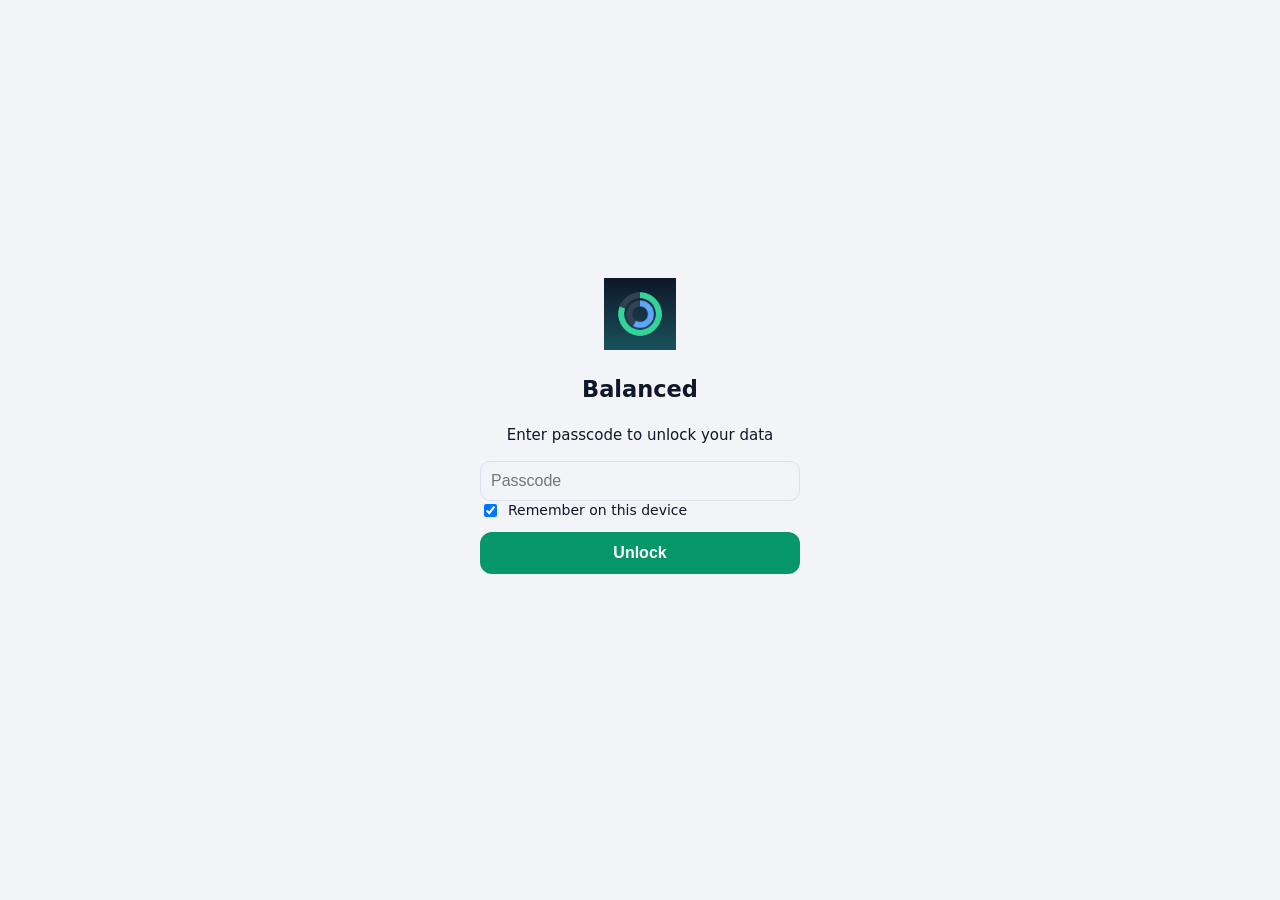
==== index.html @ e7f9be45 "Publish build (kdf iter 310000)" ====
<!doctype html>
<html lang="en">
<head>
<meta charset="utf-8">
<meta name="viewport" content="width=device-width, initial-scale=1, viewport-fit=cover">
<meta name="robots" content="noindex, nofollow">
<meta name="theme-color" content="#0b1220">
<meta name="apple-mobile-web-app-capable" content="yes">
<meta name="mobile-web-app-capable" content="yes">
<meta name="apple-mobile-web-app-status-bar-style" content="black-translucent">
<meta name="apple-mobile-web-app-title" content="Balanced">
<meta name="format-detection" content="telephone=no">
<link rel="apple-touch-icon" href="icons/apple-touch-icon.png">
<link rel="icon" type="image/png" href="icons/icon-192.png">
<link rel="manifest" href="manifest.json">
<link rel="stylesheet" href="app.css">
<script>try{var t=localStorage.getItem('fit.theme');if(t==='light'||t==='dark')document.documentElement.setAttribute('data-theme',t);
var L=t==='light'||(t!=='dark'&&matchMedia('(prefers-color-scheme: light)').matches);
document.querySelector('meta[name=theme-color]').content=L?'#f2f4f8':'#0b1220';var s=document.querySelector('meta[name=apple-mobile-web-app-status-bar-style]');if(s&&L)s.content='default'}catch(e){}</script>
<title>Balanced</title>
</head>
<body>
<header class="top">
  <h1 id="title">Today</h1>
  <button id="btnData" class="iconbtn" aria-label="Data &amp; export">⇪</button>
</header>
<main id="view"></main>
<button id="fab" aria-label="Quick add">＋</button>
<nav class="tabs" id="tabs">
  <button data-tab="today" class="on"><span>◎</span>Today</button>
  <button data-tab="plan"><span>☰</span>Plan</button>
  <button data-tab="trends"><span>▤</span>Trends</button>
  <button data-tab="weight"><span>⚖</span>Weight</button>
  <button data-tab="sleep"><span>☾</span>Sleep</button>
  <button data-tab="bp"><span>♥</span>BP</button>
</nav>
<div id="sheet" class="sheet hidden" role="dialog" aria-modal="true"></div>
<div id="lock" class="lock hidden">
  <form id="lockForm">
    <img src="icons/icon-192.png" alt="" width="72" height="72">
    <h2>Balanced</h2>
    <p>Enter passcode to unlock your data</p>
    <input id="lockInput" type="password" inputmode="text" autocomplete="current-password" placeholder="Passcode" required>
    <label class="chk"><input id="lockRemember" type="checkbox" checked> Remember on this device</label>
    <button type="submit">Unlock</button>
    <p id="lockErr" class="err"></p>
  </form>
</div>
<script src="data.js"></script>
<script src="app.js"></script>
</body>
</html>
---- app.css ----
:root{color-scheme:dark;--bg:#0b1220;--card:#131c2e;--card2:#1a2540;--line:#26324d;--tx:#e5ecf6;--tx2:#cbd5e1;--mut:#8b9ab4;--mut2:#94a3b8;
--kcal:#34d399;--pro:#60a5fa;--sod:#fbbf24;--bad:#f87171;--warn:#fb923c;--ok:#34d399;--acc:#a78bfa;--crisis:#dc2626;--carb:#f472b6;
--est:#64748b;--dia:#475569;--deep:#3b82f6;--awake:#f59e0b;--grid:#1e2a44;--tick:#fff8;
--band:rgba(52,211,153,.18);--band2:rgba(52,211,153,.07);--band3:rgba(52,211,153,.5);
--topbg:rgba(11,18,32,.92);--tabbg:rgba(11,18,32,.95);--note:#1e293b;--shadow:#0008;--on-ok:#052e1f;--on-acc:#1e1b4b;--code:#c7d2fe;
--p-local:#312e81;--p-local-t:#c7d2fe;--p-bad:#7f1d1d;--p-bad-t:#fecaca;--p-warn:#7c2d12;--p-warn-t:#fed7aa;
--p-ok:#064e3b;--p-ok-t:#a7f3d0;--p-el:#713f12;--p-el-t:#fde68a;--p-pass:#4c1d95;--p-pass-t:#ddd6fe;--danger:#7f1d1d;--danger-t:#fee2e2;
--safe-b:env(safe-area-inset-bottom);--safe-t:env(safe-area-inset-top)}
@media (prefers-color-scheme: light){:root:not([data-theme=dark]){color-scheme:light;--bg:#f2f4f8;--card:#ffffff;--card2:#eceff5;--line:#dbe1ea;--tx:#0f172a;--tx2:#334155;--mut:#5b6b84;--mut2:#64748b;
--kcal:#059669;--pro:#2563eb;--sod:#d97706;--bad:#dc2626;--warn:#ea580c;--ok:#059669;--acc:#7c3aed;--crisis:#b91c1c;--carb:#db2777;
--est:#94a3b8;--dia:#334155;--deep:#1d4ed8;--awake:#d97706;--grid:#e5e9f0;--tick:#0f172a66;
--band:rgba(5,150,105,.14);--band2:rgba(5,150,105,.07);--band3:rgba(5,150,105,.4);
--topbg:rgba(242,244,248,.92);--tabbg:rgba(255,255,255,.95);--note:#eef2ff;--shadow:#0f172a33;--on-ok:#fff;--on-acc:#fff;--code:#3730a3;
--p-local:#e0e7ff;--p-local-t:#3730a3;--p-bad:#fee2e2;--p-bad-t:#991b1b;--p-warn:#ffedd5;--p-warn-t:#9a3412;
--p-ok:#d1fae5;--p-ok-t:#065f46;--p-el:#fef3c7;--p-el-t:#92400e;--p-pass:#ede9fe;--p-pass-t:#5b21b6;--danger:#fee2e2;--danger-t:#991b1b}}
:root[data-theme=light]{color-scheme:light;--bg:#f2f4f8;--card:#ffffff;--card2:#eceff5;--line:#dbe1ea;--tx:#0f172a;--tx2:#334155;--mut:#5b6b84;--mut2:#64748b;
--kcal:#059669;--pro:#2563eb;--sod:#d97706;--bad:#dc2626;--warn:#ea580c;--ok:#059669;--acc:#7c3aed;--crisis:#b91c1c;--carb:#db2777;
--est:#94a3b8;--dia:#334155;--deep:#1d4ed8;--awake:#d97706;--grid:#e5e9f0;--tick:#0f172a66;
--band:rgba(5,150,105,.14);--band2:rgba(5,150,105,.07);--band3:rgba(5,150,105,.4);
--topbg:rgba(242,244,248,.92);--tabbg:rgba(255,255,255,.95);--note:#eef2ff;--shadow:#0f172a33;--on-ok:#fff;--on-acc:#fff;--code:#3730a3;
--p-local:#e0e7ff;--p-local-t:#3730a3;--p-bad:#fee2e2;--p-bad-t:#991b1b;--p-warn:#ffedd5;--p-warn-t:#9a3412;
--p-ok:#d1fae5;--p-ok-t:#065f46;--p-el:#fef3c7;--p-el-t:#92400e;--p-pass:#ede9fe;--p-pass-t:#5b21b6;--danger:#fee2e2;--danger-t:#991b1b}
*{box-sizing:border-box;-webkit-tap-highlight-color:transparent}
html,body{margin:0;background:var(--bg);color:var(--tx);font:15px/1.4 -apple-system,BlinkMacSystemFont,"SF Pro Text",system-ui,sans-serif}
body{padding-top:calc(var(--safe-t) + 52px);padding-bottom:calc(var(--safe-b) + 76px);overscroll-behavior-y:none}
.top{position:fixed;top:0;left:0;right:0;z-index:5;padding:calc(var(--safe-t) + 8px) 16px 8px;display:flex;align-items:center;
background:var(--topbg);backdrop-filter:blur(12px);-webkit-backdrop-filter:blur(12px);border-bottom:1px solid var(--line)}
.top h1{font-size:20px;margin:0;flex:1}
.iconbtn{background:var(--card2);color:var(--tx);border:0;border-radius:10px;width:38px;height:34px;font-size:18px}
main{padding:12px 14px;max-width:640px;margin:0 auto}
.card{background:var(--card);border:1px solid var(--line);border-radius:16px;padding:14px;margin-bottom:12px}
.card h3{margin:0 0 10px;font-size:13px;letter-spacing:.06em;text-transform:uppercase;color:var(--mut);display:flex;justify-content:space-between;align-items:center}
.card h3 small{text-transform:none;letter-spacing:0;font-weight:500}
.mut{color:var(--mut)} .sm{font-size:12px} .b{font-weight:650}
.datenav{display:flex;align-items:center;gap:8px;margin-bottom:12px}
.datenav button{background:var(--card2);color:var(--tx);border:0;border-radius:10px;padding:8px 12px;font-size:16px}
.datenav .d{flex:1;text-align:center;font-weight:600}
.rings{display:flex;justify-content:space-around;align-items:center}
.ring{text-align:center;width:46%}
.ring svg{width:100%;max-width:150px;display:block;margin:0 auto}
.ring .lbl{font-size:12px;color:var(--mut);margin-top:2px}
.bar{height:10px;background:var(--card2);border-radius:6px;overflow:hidden;position:relative}
.bar i{display:block;height:100%;border-radius:6px}
.bar.tick::after{content:"";position:absolute;top:-2px;bottom:-2px;width:2px;background:var(--tick);left:var(--t)}
.row{display:flex;justify-content:space-between;align-items:baseline;gap:8px}
.stat3{display:grid;grid-template-columns:repeat(3,1fr);gap:8px;text-align:center}
.stat3 div{background:var(--card2);border-radius:12px;padding:8px 4px}
.stat3 b{display:block;font-size:19px}
.stat3 span{font-size:11px;color:var(--mut)}
ul.list{list-style:none;margin:0;padding:0}
ul.list li{display:flex;gap:10px;padding:9px 0;border-top:1px solid var(--line);align-items:flex-start}
ul.list li:first-child{border-top:0}
ul.list .t{color:var(--mut);font-size:12px;width:40px;flex:none;padding-top:2px}
ul.list .m{flex:1;min-width:0}
ul.list .n{font-size:14px}
ul.list .s{font-size:12px;color:var(--mut)}
ul.list .v{text-align:right;font-size:13px;white-space:nowrap}
.pill{display:inline-block;font-size:11px;padding:1px 7px;border-radius:999px;background:var(--card2);color:var(--mut);margin-left:4px;vertical-align:1px}
.pill.local{background:var(--p-local);color:var(--p-local-t)}
.pill.bad{background:var(--p-bad);color:var(--p-bad-t)}.pill.warn{background:var(--p-warn);color:var(--p-warn-t)}
.pill.ok{background:var(--p-ok);color:var(--p-ok-t)}.pill.el{background:var(--p-el);color:var(--p-el-t)}
.pill.pass{background:var(--p-pass);color:var(--p-pass-t)}
.pill.crisis{background:var(--crisis);color:#fff}
.chart{width:100%;display:block}
.chart text{fill:var(--mut);font-size:10px}
.plan .day{display:flex;gap:10px;padding:10px 0;border-top:1px solid var(--line)}
.plan .day:first-child{border-top:0}
.plan .day.today{background:var(--card2);margin:0 -10px;padding:10px;border-radius:12px;border-top-color:transparent}
.plan .dn{width:38px;font-weight:700;flex:none}
.check{display:flex;gap:8px;align-items:center;padding:4px 0;font-size:14px}
.check .ic{width:20px;height:20px;border-radius:50%;display:inline-flex;align-items:center;justify-content:center;font-size:12px;flex:none}
.check .ic.y{background:var(--ok);color:var(--on-ok)}.check .ic.n{border:2px solid var(--line)}
.note{background:var(--note);border-left:3px solid var(--acc);padding:8px 10px;border-radius:8px;font-size:13px;margin-top:8px}
.note.warn{border-left-color:var(--warn)}
table.t{width:100%;border-collapse:collapse;font-size:13px}
table.t th{color:var(--mut);font-weight:500;text-align:right;padding:4px}
table.t td{padding:6px 4px;text-align:right;border-top:1px solid var(--line)}
table.t th:first-child,table.t td:first-child{text-align:left}
td.over{color:var(--bad)} td.good{color:var(--ok)}
#fab{position:fixed;right:18px;bottom:calc(var(--safe-b) + 80px);width:56px;height:56px;border-radius:50%;border:0;
background:linear-gradient(135deg,#34d399,#3b82f6);color:#fff;font-size:30px;box-shadow:0 6px 20px var(--shadow);z-index:6}
.tabs{position:fixed;bottom:0;left:0;right:0;z-index:5;display:flex;background:var(--tabbg);backdrop-filter:blur(12px);
-webkit-backdrop-filter:blur(12px);border-top:1px solid var(--line);padding:4px 2px calc(var(--safe-b) + 4px)}
.tabs button{flex:1;background:none;border:0;color:var(--mut);font-size:10.5px;padding:4px 0;display:flex;flex-direction:column;align-items:center;gap:1px}
.tabs button span{font-size:19px;line-height:24px}
.tabs button.on{color:var(--tx)} .tabs button.on span{color:var(--kcal)}
.sheet{position:fixed;inset:0;z-index:20;background:#000a;display:flex;align-items:flex-end}
.sheet.hidden,.lock.hidden{display:none}
.sheet .panel{background:var(--card);width:100%;max-height:92vh;overflow:auto;border-radius:20px 20px 0 0;padding:16px 16px calc(var(--safe-b) + 20px);border-top:1px solid var(--line)}
.seg{display:flex;background:var(--card2);border-radius:10px;padding:3px;margin-bottom:12px;overflow-x:auto}
.seg button{flex:1;border:0;background:none;color:var(--mut);padding:7px 6px;border-radius:8px;font-size:13px;white-space:nowrap}
.seg button.on{background:var(--line);color:var(--tx)}
form.f label{display:block;font-size:12px;color:var(--mut);margin:8px 0 3px}
form.f input,form.f select,.lock input{width:100%;font-size:16px;padding:10px;border-radius:10px;border:1px solid var(--line);background:var(--bg);color:var(--tx)}
form.f .g2{display:grid;grid-template-columns:1fr 1fr;gap:8px}
form.f .g3{display:grid;grid-template-columns:1fr 1fr 1fr;gap:8px}
.chk{display:flex!important;gap:8px;align-items:center;font-size:14px!important;color:var(--tx)!important}
.chk input{width:auto!important}
.btn{display:block;width:100%;margin-top:14px;padding:12px;border:0;border-radius:12px;font-size:16px;font-weight:600;background:var(--kcal);color:var(--on-ok)}
.btn.sec{background:var(--card2);color:var(--tx)} .btn.danger{background:var(--danger);color:var(--danger-t)}
.toast{position:fixed;left:50%;top:calc(var(--safe-t) + 60px);transform:translateX(-50%);background:#064e3b;color:#d1fae5;padding:8px 14px;border-radius:10px;z-index:30;font-size:14px}
.lock{position:fixed;inset:0;z-index:50;background:var(--bg);display:flex;align-items:center;justify-content:center;padding:24px}
.lock form{width:100%;max-width:320px;text-align:center}
.lock button{width:100%;margin-top:12px;padding:12px;border:0;border-radius:12px;background:var(--kcal);color:var(--on-ok);font-size:16px;font-weight:600}
.err{color:var(--bad);min-height:1.2em}
.legend{display:flex;gap:12px;flex-wrap:wrap;font-size:11px;color:var(--mut);margin-top:6px}
.legend i{display:inline-block;width:10px;height:10px;border-radius:3px;margin-right:4px;vertical-align:-1px}
.del{background:none;border:0;color:var(--bad);font-size:16px;padding:0 4px}
.btn:disabled{opacity:.4}
.hta{width:100%;margin-top:10px;padding:10px;border-radius:10px;border:1px solid var(--line);background:var(--card2);color:var(--tx);font:12px/1.4 ui-monospace,Menlo,monospace}
.card h3 a{color:var(--acc);text-decoration:none}
table.bpx td{vertical-align:top}table.bpx td b{font-size:18px}
.list.lib{margin:6px 0 4px;max-height:260px;overflow:auto}.list.lib li{padding:0}.list.lib button{all:unset;display:flex;width:100%;padding:8px 2px;cursor:pointer;box-sizing:border-box}.list.lib button:active{background:var(--card2)}
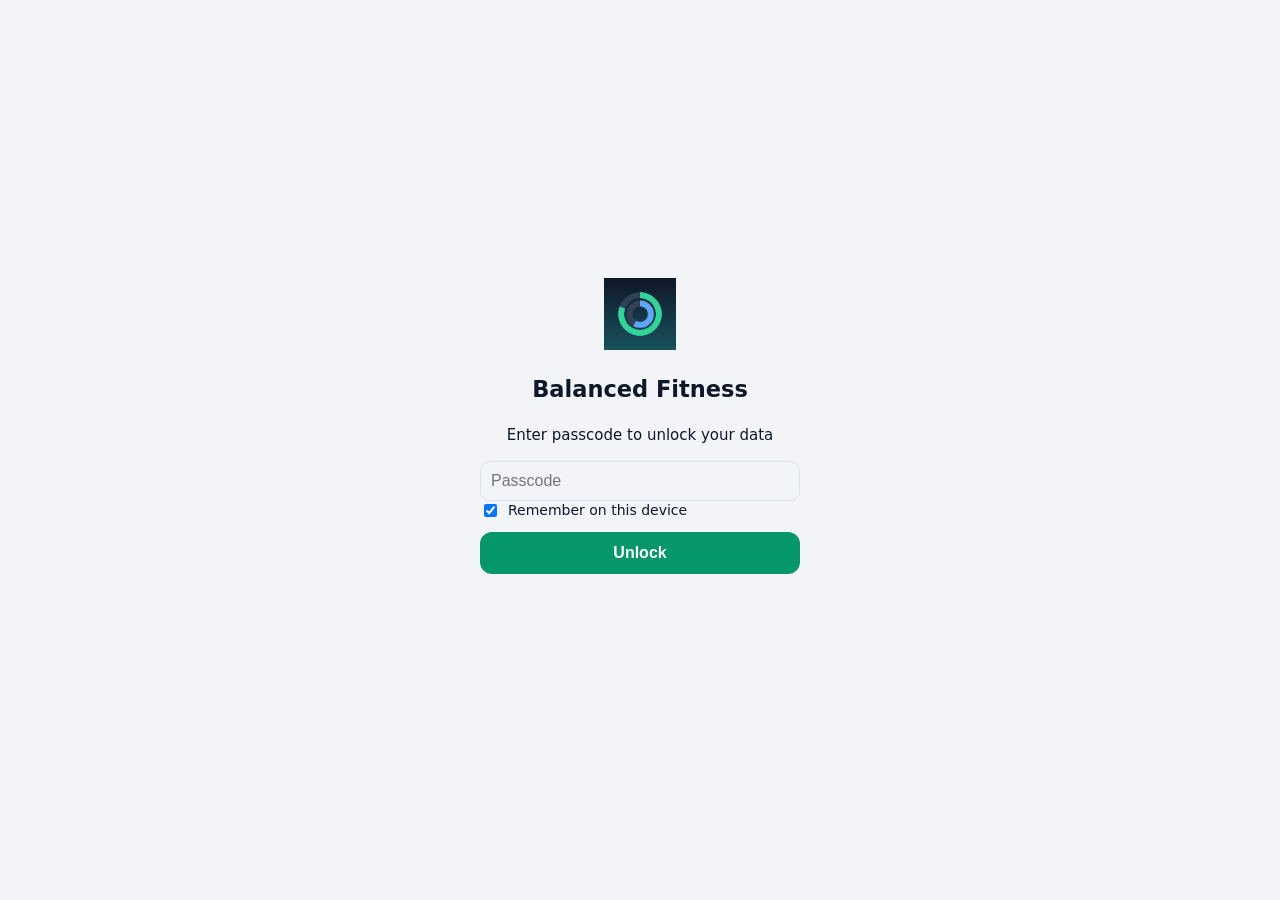
==== commit b898a01e: "Publish build (kdf iter 310000)" ====
--- a/index.html
+++ b/index.html
@@ -17,7 +17,7 @@
 <script>try{var t=localStorage.getItem('fit.theme');if(t==='light'||t==='dark')document.documentElement.setAttribute('data-theme',t);
 var L=t==='light'||(t!=='dark'&&matchMedia('(prefers-color-scheme: light)').matches);
 document.querySelector('meta[name=theme-color]').content=L?'#f2f4f8':'#0b1220';var s=document.querySelector('meta[name=apple-mobile-web-app-status-bar-style]');if(s&&L)s.content='default'}catch(e){}</script>
-<title>Balanced</title>
+<title>Balanced Fitness</title>
 </head>
 <body>
 <header class="top">
@@ -38,7 +38,7 @@
 <div id="lock" class="lock hidden">
   <form id="lockForm">
     <img src="icons/icon-192.png" alt="" width="72" height="72">
-    <h2>Balanced</h2>
+    <h2>Balanced Fitness</h2>
     <p>Enter passcode to unlock your data</p>
     <input id="lockInput" type="password" inputmode="text" autocomplete="current-password" placeholder="Passcode" required>
     <label class="chk"><input id="lockRemember" type="checkbox" checked> Remember on this device</label>
--- a/app.css
+++ b/app.css
@@ -69,6 +69,7 @@
 .plan .dn{width:38px;font-weight:700;flex:none}
 .check{display:flex;gap:8px;align-items:center;padding:4px 0;font-size:14px}
 .check .ic{width:20px;height:20px;border-radius:50%;display:inline-flex;align-items:center;justify-content:center;font-size:12px;flex:none}
+.check .tick{background:none;border:0;padding:4px;margin:-4px;cursor:pointer;color:inherit;display:inline-flex}
 .check .ic.y{background:var(--ok);color:var(--on-ok)}.check .ic.n{border:2px solid var(--line)}
 .note{background:var(--note);border-left:3px solid var(--acc);padding:8px 10px;border-radius:8px;font-size:13px;margin-top:8px}
 .note.warn{border-left-color:var(--warn)}
@@ -111,3 +112,90 @@
 .card h3 a{color:var(--acc);text-decoration:none}
 table.bpx td{vertical-align:top}table.bpx td b{font-size:18px}
 .list.lib{margin:6px 0 4px;max-height:260px;overflow:auto}.list.lib li{padding:0}.list.lib button{all:unset;display:flex;width:100%;padding:8px 2px;cursor:pointer;box-sizing:border-box}.list.lib button:active{background:var(--card2)}
+.linkbtn{white-space:nowrap;background:none;border:0;padding:4px 0;font:inherit;font-size:12.5px;color:var(--mut);text-decoration:underline;cursor:pointer}
+.sw{white-space:nowrap;background:none;border:0;padding:4px 0;font:inherit;font-size:12.5px;color:var(--mut);display:inline-flex;align-items:center;gap:6px;cursor:pointer;text-transform:none;letter-spacing:0}
+.sw span{width:28px;height:16px;border-radius:9px;background:var(--card2);position:relative;transition:background .15s}
+.sw span::after{content:"";position:absolute;top:2px;left:2px;width:12px;height:12px;border-radius:50%;background:var(--mut);transition:transform .15s,background .15s}
+.sw[aria-checked=true] span{background:var(--awake)}
+.sw[aria-checked=true] span::after{transform:translateX(12px);background:#fff}
+.tipbtn{flex:none;cursor:pointer;width:22px;height:22px;padding:0;border-radius:50%;border:1.5px solid var(--mut);background:none;color:var(--mut);font:italic 700 12px/19px Georgia,serif;text-align:center;text-transform:none}
+.tipbtn.on{background:var(--acc);border-color:var(--acc);color:var(--on-acc);font:700 11px/19px system-ui,sans-serif}
+.flipcard{perspective:1200px;margin-bottom:12px}
+.flip-in{display:grid;grid-template-columns:minmax(0,1fr);transform-style:preserve-3d;transition:transform .55s cubic-bezier(.3,.7,.3,1)}
+.flip-in>.face{grid-area:1/1;margin:0;backface-visibility:hidden;-webkit-backface-visibility:hidden}
+.flip-in>.back{transform:rotateY(180deg);cursor:pointer}
+.flipcard.on .flip-in{transform:rotateY(180deg)}
+.flip-in>.face{transition:visibility 0s .27s}
+.flipcard.on .flip-in>.face:not(.back),.flipcard:not(.on) .flip-in>.back{visibility:hidden}
+/* once flipped, the hidden front stops setting the height, so a short back has no empty space below it */
+.flipcard:not(.ftile).on .flip-in>.face:not(.back){max-height:0;padding-top:0;padding-bottom:0;border-width:0;overflow:hidden;transition:visibility 0s .27s,max-height 0s .27s,padding 0s .27s,border-width 0s .27s}
+@media (prefers-reduced-motion:reduce){.flip-in,.flip-in>.face{transition:none}}
+.ftiles{display:grid;grid-template-columns:repeat(2,minmax(0,1fr));grid-auto-rows:1fr;gap:8px}
+.ftile{margin:0;display:flex;flex-direction:column;cursor:pointer;-webkit-tap-highlight-color:transparent}
+.ftile .face{min-height:88px;border-radius:13px;padding:10px 11px;display:flex;flex-direction:column;justify-content:space-between;gap:6px}
+.ftile .tf{background:var(--card2);border:1px solid var(--line)}
+.ftile .tb{background:linear-gradient(160deg,var(--card2),var(--note));border:1px solid var(--line)}
+.ftile:active .flip-in{scale:.97}
+.ftile .fn{font-weight:600;font-size:14px;line-height:1.25;display:-webkit-box;-webkit-line-clamp:2;-webkit-box-orient:vertical;overflow:hidden}
+.ftile .fq{color:var(--kcal)}
+.ftile .fm{display:flex;justify-content:space-between;align-items:baseline;gap:6px;font-size:12px;color:var(--mut);white-space:nowrap}
+.ftile .fm b{font-size:16px;color:var(--tx);font-variant-numeric:tabular-nums}
+.ftile .fm b small{font-size:11px;font-weight:500;color:var(--mut)}
+.ftile .dot{display:inline-block;width:6px;height:6px;border-radius:50%;background:var(--acc);vertical-align:middle;margin-left:3px}
+.ftile .ff{font-size:11px;line-height:1.3;color:var(--mut);display:-webkit-box;-webkit-line-clamp:2;-webkit-box-orient:vertical;overflow:hidden}
+.ftile .fs{display:grid;grid-template-columns:repeat(3,1fr);gap:4px;text-align:center}
+.ftile .fs b{display:block;font-size:15px;font-variant-numeric:tabular-nums;white-space:nowrap}
+.ftile .fs b small{font-size:10px;font-weight:500;color:var(--mut);margin-left:1px}
+.ftile .fs span{font-size:10px;color:var(--mut)}
+.tipbtn.gear{font:15px/19px system-ui,sans-serif;font-style:normal;border:0}
+.tipbtn.gear.on{color:var(--on-acc)}
+.chips{display:flex;flex-wrap:wrap;gap:6px;margin:-2px 0 10px}
+.chip{border:1px solid var(--line);background:none;color:var(--mut);border-radius:999px;padding:5px 11px;font:500 12.5px system-ui,sans-serif;cursor:pointer}
+.chip.on{background:var(--acc);border-color:var(--acc);color:var(--on-acc)}
+.ftile .fx{display:flex;flex-wrap:wrap;gap:2px 8px;font-size:12.5px;font-weight:600;margin-bottom:4px;font-variant-numeric:tabular-nums}
+.ftile .fx small{font-size:10.5px;font-weight:500;color:var(--mut);margin-left:2px}
+.ck{color:var(--kcal)}.cp{color:var(--pro)}.cc{color:var(--carb)}.cs{color:var(--sod)}
+.ftile .fx{gap:2px 10px;font-size:14px;font-weight:700}
+.ftile .fm b.ck{color:var(--kcal)}
+.flegend{display:flex;flex-wrap:wrap;justify-content:center;gap:4px 12px;margin-top:10px;font-size:11.5px;color:var(--mut)}
+.flegend i{display:inline-block;width:8px;height:8px;border-radius:50%;margin-right:4px;vertical-align:middle;background:currentColor}
+.flegend i.ck{color:var(--kcal)}.flegend i.cp{color:var(--pro)}.flegend i.cc{color:var(--carb)}.flegend i.cs{color:var(--sod)}
+.ftile .flip-in{flex:1;grid-template-rows:minmax(0,1fr)}
+svg[data-scrub]{-webkit-user-select:none;user-select:none;-webkit-touch-callout:none;touch-action:pan-y}
+.scrub{pointer-events:none}
+.scrub .sx{stroke:var(--tx);stroke-opacity:.55;stroke-width:1}
+.scrub .sy{stroke-width:1;stroke-dasharray:3 2;stroke-opacity:.8}
+.scrub circle{stroke:var(--card);stroke-width:1.5}
+.scrub .sb{fill:var(--card);stroke:var(--line);fill-opacity:.94}
+.scrub .st{font-size:10.5px;fill:var(--tx);font-weight:600;font-variant-numeric:tabular-nums}
+.scrub .st .sh{fill:var(--mut);font-weight:500}
+.ptiles{display:grid;gap:8px}
+.ptile{background:var(--card2);border:1px solid var(--line);border-radius:13px;overflow:hidden}
+.ptile.today{border-color:color-mix(in srgb,var(--ok) 55%,var(--line))}
+.ptile .ph{all:unset;box-sizing:border-box;width:100%;display:flex;align-items:center;gap:12px;padding:11px 12px;cursor:pointer;-webkit-tap-highlight-color:transparent}
+.ptile .ph:focus-visible{outline:2px solid var(--acc);outline-offset:-2px;border-radius:13px}
+.ptile .dn{width:34px;flex:none;font-weight:700;font-size:14px;line-height:1.1;display:flex;flex-direction:column}
+.ptile .dn small{font-weight:400;font-size:12px;color:var(--mut)}
+.ptile .pt{flex:1;font-weight:600;font-size:14.5px;line-height:1.3}
+.ptile .chev{flex:none;color:var(--mut);font-size:20px;line-height:1;transition:transform .3s ease}
+.ptile.open .chev{transform:rotate(90deg)}
+.ptile .pdet{display:grid;grid-template-rows:0fr;transition:grid-template-rows .32s ease}
+.ptile.open .pdet{grid-template-rows:1fr}
+.ptile .pdet>div{overflow:hidden;min-height:0}
+.ptile .pin{padding:0 12px 12px 58px;display:grid;gap:6px;opacity:0;transform:translateY(-4px);transition:opacity .25s ease,transform .25s ease}
+.ptile.open .pin{opacity:1;transform:none}
+.ptile .check{display:flex;align-items:center;gap:10px}
+@media (prefers-reduced-motion:reduce){.ptile .pdet,.ptile .pin,.ptile .chev{transition:none}}
+/* sleep coach */
+.sccard .scsum{display:flex;flex-wrap:wrap;align-items:baseline;gap:6px 14px;margin:-2px 0 4px;font-size:13px;color:var(--mut)}
+.sccard .scsum b{font-size:20px;color:var(--tx);font-variant-numeric:tabular-nums}
+.sccard .scsum i{display:inline-block;width:8px;height:8px;border-radius:2px;margin-right:5px;vertical-align:0}
+.sccard .scsum em{font-style:normal;color:var(--warn,var(--awake));font-weight:600}
+.sccard .sch{font-size:12px;font-weight:650;letter-spacing:.06em;text-transform:uppercase;color:var(--mut);margin:14px 0 2px}
+.sclist{list-style:none;margin:0;padding:0}
+.sclist .sct{display:flex;gap:11px;align-items:flex-start;padding:9px 0;border-top:1px solid var(--line)}
+.sclist .sct:first-child{border-top:0}
+.sclist .sci{flex:none;width:30px;height:30px;border-radius:9px;background:var(--card2);display:grid;place-items:center;font-size:15px;line-height:1}
+.sclist b{display:block;font-weight:600;font-size:14.5px;line-height:1.3;margin-top:5px}
+.sclist .s{display:block;margin-top:3px;font-size:13px;line-height:1.4;color:var(--mut)}
+.sccard>.linkbtn{margin-top:6px}
